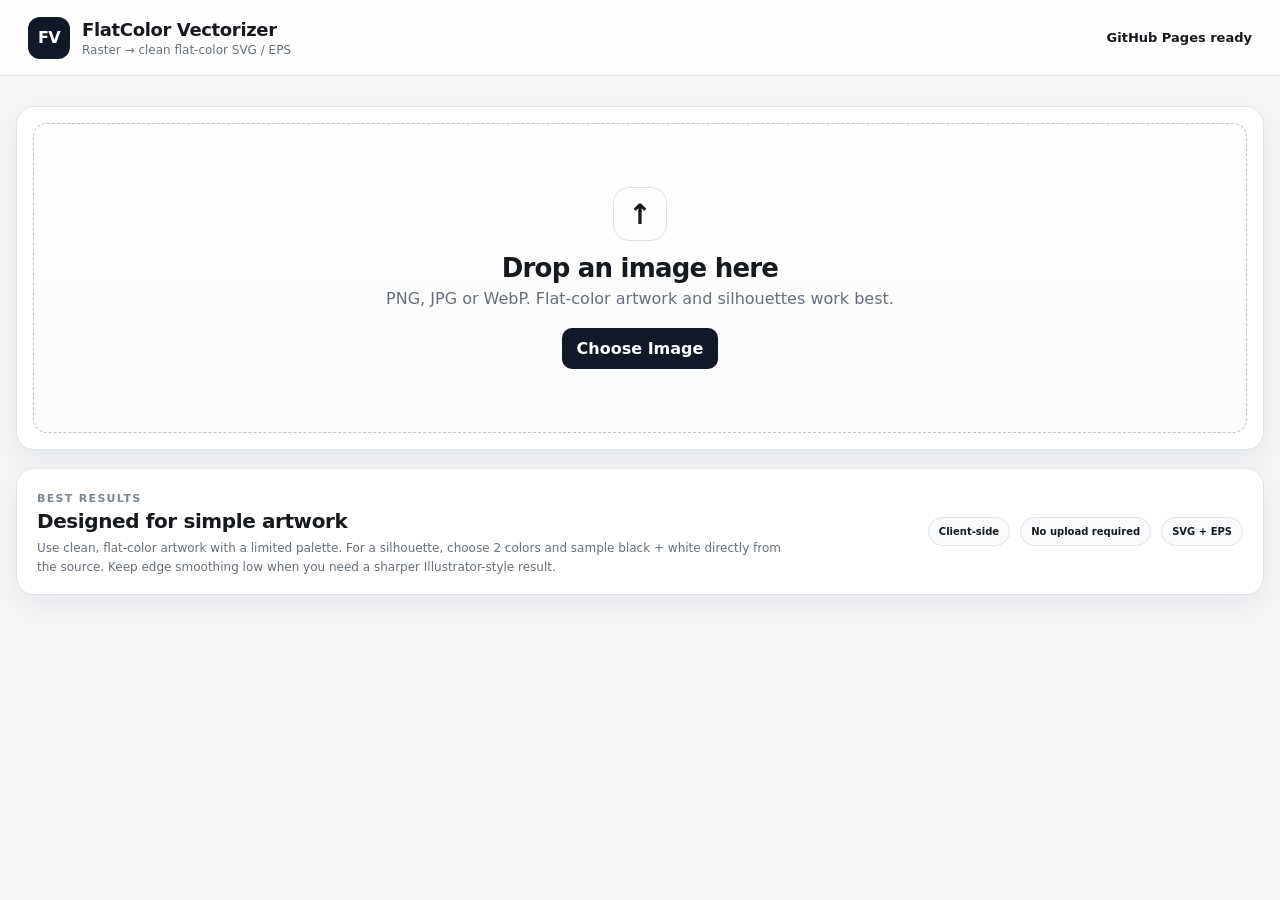
==== tools/vectorizer/index.html @ a6c1ed03 "Add files via upload" ====
<!doctype html>
<html lang="en">
<head>
  <meta charset="utf-8">
  <meta name="viewport" content="width=device-width, initial-scale=1">
  <meta name="description" content="Flat-color raster image to SVG and EPS vectorizer for silhouette and simple artwork.">
  <title>FlatColor Vectorizer</title>
  <link rel="stylesheet" href="styles.css">
</head>
<body>
  <header class="topbar">
    <div class="brand-wrap">
      <div class="brand-mark">FV</div>
      <div>
        <h1>FlatColor Vectorizer</h1>
        <p>Raster → clean flat-color SVG / EPS</p>
      </div>
    </div>
    <a class="github-link" href="https://pages.github.com/" target="_blank" rel="noreferrer">GitHub Pages ready</a>
  </header>

  <main class="app-shell">
    <section class="card upload-card" id="uploadCard">
      <input id="fileInput" type="file" accept="image/png,image/jpeg,image/jpg,image/webp" hidden>
      <div class="dropzone" id="dropzone" tabindex="0" role="button" aria-label="Upload an image">
        <div class="upload-icon">↑</div>
        <h2>Drop an image here</h2>
        <p>PNG, JPG or WebP. Flat-color artwork and silhouettes work best.</p>
        <button class="primary" id="browseBtn" type="button">Choose Image</button>
      </div>
    </section>

    <section class="workspace hidden" id="workspace">
      <aside class="card controls">
        <div class="section-title">
          <div>
            <span class="eyebrow">1 · Prepare</span>
            <h2>Vector settings</h2>
          </div>
          <button class="ghost small" id="newImageBtn" type="button">New image</button>
        </div>

        <div class="control-block">
          <label for="colorCount">Number of colors</label>
          <select id="colorCount">
            <option value="2" selected>2 colors</option>
            <option value="3">3 colors</option>
            <option value="4">4 colors</option>
            <option value="5">5 colors</option>
            <option value="6">6 colors</option>
            <option value="8">8 colors</option>
          </select>
          <p class="hint">The image is reduced to this many flat fills before tracing.</p>
        </div>

        <div class="control-block">
          <div class="label-row">
            <label>Palette</label>
            <button class="link-btn" id="autoPaletteBtn" type="button">Auto-detect</button>
          </div>
          <div id="paletteList" class="palette-list"></div>
          <div class="palette-mode-row">
            <button class="mode active" data-mode="manual" type="button">Use selected colors</button>
            <button class="mode" data-mode="auto" type="button">Use auto palette</button>
          </div>
          <p class="hint">Use the eyedropper beside a swatch to pick an exact color from the image.</p>
        </div>

        <div class="control-block">
          <div class="label-row">
            <label for="smoothing">Edge smoothing</label>
            <output id="smoothingValue">2</output>
          </div>
          <input id="smoothing" type="range" min="0" max="5" value="2" step="1">
          <div class="range-labels"><span>Sharper</span><span>Smoother</span></div>
        </div>

        <div class="control-block">
          <div class="label-row">
            <label for="noise">Remove tiny details</label>
            <output id="noiseValue">4 px</output>
          </div>
          <input id="noise" type="range" min="0" max="30" value="4" step="1">
          <div class="range-labels"><span>Keep detail</span><span>Remove noise</span></div>
        </div>

        <div class="check-row">
          <input id="preserveWhite" type="checkbox" checked>
          <label for="preserveWhite"><strong>Preserve white</strong><span>Keep white as a real vector fill.</span></label>
        </div>
        <div class="check-row">
          <input id="fitCanvas" type="checkbox" checked>
          <label for="fitCanvas"><strong>Fit artwork to original size</strong><span>Keep the source pixel dimensions in the output.</span></label>
        </div>

        <button class="primary wide" id="vectorizeBtn" type="button">Vectorize image</button>
        <div class="status" id="status" aria-live="polite">Ready.</div>
      </aside>

      <section class="preview-area">
        <div class="preview-header">
          <div>
            <span class="eyebrow">2 · Inspect</span>
            <h2>Image &amp; vector preview</h2>
          </div>
          <div class="file-meta" id="fileMeta"></div>
        </div>

        <div class="preview-grid">
          <div class="preview-card">
            <div class="preview-card-head"><span>Original</span><span class="mini-note">Click image to sample colors</span></div>
            <div class="canvas-frame checker" id="sourceFrame"><canvas id="sourceCanvas"></canvas><div class="empty-overlay" id="sourceEmpty">Upload an image to begin</div></div>
          </div>
          <div class="preview-card">
            <div class="preview-card-head"><span>Vector</span><span class="mini-note" id="vectorStats">Not traced yet</span></div>
            <div class="canvas-frame checker" id="vectorFrame"><div id="vectorPreview" class="vector-preview"></div><div class="empty-overlay" id="vectorEmpty">Your vector preview will appear here</div></div>
          </div>
        </div>

        <section class="card export-card hidden" id="exportCard">
          <div>
            <span class="eyebrow">3 · Export</span>
            <h2>Download your vector</h2>
            <p>SVG keeps editable vector paths. EPS is provided for Illustrator and print workflows.</p>
          </div>
          <div class="export-actions">
            <button class="secondary" id="downloadSvgBtn" type="button">Download SVG</button>
            <button class="primary" id="downloadEpsBtn" type="button">Download EPS</button>
          </div>
        </section>
      </section>
    </section>

    <section class="card tips">
      <div>
        <span class="eyebrow">Best results</span>
        <h2>Designed for simple artwork</h2>
        <p>Use clean, flat-color artwork with a limited palette. For a silhouette, choose 2 colors and sample black + white directly from the source. Keep edge smoothing low when you need a sharper Illustrator-style result.</p>
      </div>
      <div class="tip-chip">Client-side</div>
      <div class="tip-chip">No upload required</div>
      <div class="tip-chip">SVG + EPS</div>
    </section>
  </main>

  <script src="script.js"></script>
  <script src="../../assets/hub-bridge.js"></script>
</body>
</html>
---- tools/vectorizer/styles.css ----
:root {
  --bg: #f4f6f8;
  --card: #ffffff;
  --text: #16191d;
  --muted: #66707a;
  --line: #dfe4e9;
  --accent: #111827;
  --accent-2: #f1f5f9;
  --success: #14804a;
  --danger: #bd2c2c;
  --shadow: 0 10px 30px rgba(20, 25, 30, .06);
  --radius: 18px;
}
* { box-sizing: border-box; }
html, body { margin: 0; min-height: 100%; }
body {
  font-family: Inter, ui-sans-serif, system-ui, -apple-system, BlinkMacSystemFont, "Segoe UI", sans-serif;
  background: var(--bg);
  color: var(--text);
}
button, input, select { font: inherit; }
button { cursor: pointer; }
.topbar {
  min-height: 76px; padding: 14px 28px; border-bottom: 1px solid var(--line);
  background: rgba(255,255,255,.9); backdrop-filter: blur(10px);
  display: flex; align-items: center; justify-content: space-between; gap: 20px;
  position: sticky; top: 0; z-index: 20;
}
.brand-wrap { display: flex; align-items: center; gap: 12px; }
.brand-mark { width: 42px; height: 42px; border-radius: 12px; background: #111827; color: #fff; display: grid; place-items: center; font-weight: 800; letter-spacing: -.04em; }
.brand-wrap h1 { margin: 0; font-size: 18px; letter-spacing: -.02em; }
.brand-wrap p { margin: 3px 0 0; color: var(--muted); font-size: 12px; }
.github-link { color: var(--text); text-decoration: none; font-size: 13px; font-weight: 700; }
.app-shell { width: min(1380px, calc(100% - 32px)); margin: 30px auto 50px; }
.card { background: var(--card); border: 1px solid var(--line); border-radius: var(--radius); box-shadow: var(--shadow); }
.upload-card { padding: 16px; }
.dropzone { min-height: 310px; border: 1.5px dashed #b9c2cb; border-radius: 14px; display: grid; place-items: center; align-content: center; text-align: center; padding: 30px; background: linear-gradient(180deg, #fff, #fafbfc); }
.dropzone.dragover { border-color: #111827; background: #f7f8fa; }
.dropzone h2 { margin: 12px 0 6px; font-size: 26px; letter-spacing: -.03em; }
.dropzone p { color: var(--muted); margin: 0 0 20px; max-width: 560px; }
.upload-icon { width: 54px; height: 54px; border-radius: 16px; border: 1px solid var(--line); display: grid; place-items: center; font-size: 28px; font-weight: 800; }
.primary, .secondary, .ghost, .mode, .link-btn {
  border: 0; border-radius: 10px; padding: 11px 15px; font-weight: 750;
}
.primary { background: #111827; color: #fff; }
.primary:hover { background: #252e3a; }
.secondary { background: #eef2f6; color: #121821; }
.secondary:hover { background: #e3e8ee; }
.ghost { background: transparent; color: #252a30; border: 1px solid var(--line); }
.ghost.small { padding: 8px 10px; font-size: 12px; }
.wide { width: 100%; margin-top: 6px; }
.hidden { display: none !important; }
.workspace { display: grid; grid-template-columns: 335px minmax(0, 1fr); gap: 18px; margin-top: 18px; }
.controls { padding: 20px; align-self: start; position: sticky; top: 94px; }
.section-title, .preview-header, .label-row, .preview-card-head { display: flex; justify-content: space-between; align-items: center; gap: 12px; }
.section-title h2, .preview-header h2, .export-card h2, .tips h2 { margin: 3px 0 0; font-size: 20px; letter-spacing: -.02em; }
.eyebrow { font-size: 11px; letter-spacing: .12em; text-transform: uppercase; color: #7c8690; font-weight: 800; }
.control-block { padding-top: 18px; margin-top: 18px; border-top: 1px solid var(--line); }
.control-block > label, .label-row label { font-weight: 750; font-size: 13px; }
select { width: 100%; margin-top: 8px; padding: 10px 11px; border: 1px solid var(--line); border-radius: 10px; background: #fff; color: var(--text); }
.hint { margin: 8px 0 0; color: var(--muted); font-size: 11px; line-height: 1.5; }
.link-btn { background: none; padding: 0; color: #526170; font-size: 11px; }
.palette-list { display: grid; gap: 8px; margin-top: 10px; }
.palette-row { display: grid; grid-template-columns: 32px minmax(0, 1fr) 34px; gap: 7px; align-items: center; }
.palette-row input[type="color"] { width: 32px; height: 32px; padding: 2px; border: 1px solid var(--line); border-radius: 9px; background: #fff; }
.hex-input { min-width: 0; border: 1px solid var(--line); border-radius: 9px; padding: 8px 9px; text-transform: uppercase; font-size: 12px; }
.pick-btn { width: 34px; height: 32px; border: 1px solid var(--line); background: #fff; border-radius: 9px; font-size: 15px; }
.pick-btn.active { background: #111827; color: #fff; border-color: #111827; }
.palette-mode-row { display: grid; grid-template-columns: 1fr 1fr; gap: 7px; margin-top: 9px; }
.mode { background: #f2f4f6; color: #5d6670; font-size: 11px; padding: 8px 6px; }
.mode.active { background: #111827; color: #fff; }
input[type="range"] { width: 100%; margin-top: 11px; accent-color: #111827; }
.range-labels { display: flex; justify-content: space-between; color: #8a939b; font-size: 10px; }
.check-row { display: grid; grid-template-columns: 18px 1fr; gap: 8px; margin-top: 13px; }
.check-row input { margin-top: 2px; accent-color: #111827; }
.check-row label { display: grid; gap: 2px; font-size: 12px; }
.check-row span { color: var(--muted); font-weight: 450; font-size: 11px; }
.status { min-height: 18px; margin-top: 9px; font-size: 11px; color: var(--muted); }
.status.error { color: var(--danger); }
.status.success { color: var(--success); }
.preview-area { min-width: 0; }
.preview-header { margin: 2px 2px 14px; }
.file-meta { font-size: 11px; color: var(--muted); text-align: right; }
.preview-grid { display: grid; grid-template-columns: 1fr 1fr; gap: 18px; }
.preview-card { min-width: 0; background: #fff; border: 1px solid var(--line); border-radius: var(--radius); padding: 14px; box-shadow: var(--shadow); }
.preview-card-head { padding: 0 2px 10px; font-weight: 800; font-size: 13px; }
.mini-note { font-weight: 500; color: var(--muted); font-size: 10px; }
.canvas-frame { min-height: 520px; border: 1px solid #d4d9de; border-radius: 12px; overflow: hidden; position: relative; display: grid; place-items: center; }
.checker { background-image: linear-gradient(45deg, #edf0f2 25%, transparent 25%), linear-gradient(-45deg, #edf0f2 25%, transparent 25%), linear-gradient(45deg, transparent 75%, #edf0f2 75%), linear-gradient(-45deg, transparent 75%, #edf0f2 75%); background-size: 20px 20px; background-position: 0 0, 0 10px, 10px -10px, -10px 0; background-color: #fff; }
#sourceCanvas { max-width: 100%; max-height: 620px; width: auto; height: auto; display: block; }
.vector-preview { width: 100%; height: 100%; min-height: 520px; display: grid; place-items: center; padding: 14px; }
.vector-preview svg { display: block; max-width: 100%; max-height: 620px; width: auto; height: auto; background: transparent; }
.empty-overlay { position: absolute; inset: 0; display: grid; place-items: center; color: #8a939c; font-size: 12px; pointer-events: none; }
.export-card { margin-top: 18px; padding: 20px; display: flex; justify-content: space-between; align-items: center; gap: 22px; }
.export-card p { color: var(--muted); margin: 7px 0 0; font-size: 12px; line-height: 1.55; }
.export-actions { display: flex; gap: 8px; flex-shrink: 0; }
.tips { margin-top: 18px; padding: 18px 20px; display: grid; grid-template-columns: 1fr auto auto auto; gap: 10px; align-items: center; }
.tips p { margin: 6px 0 0; color: var(--muted); font-size: 12px; line-height: 1.55; max-width: 760px; }
.tip-chip { border: 1px solid var(--line); background: #fafbfc; border-radius: 999px; padding: 8px 10px; font-size: 10px; font-weight: 800; white-space: nowrap; }
@media (max-width: 1020px) {
  .workspace { grid-template-columns: 1fr; }
  .controls { position: static; }
  .preview-grid { grid-template-columns: 1fr; }
  .canvas-frame, .vector-preview { min-height: 400px; }
  .tips { grid-template-columns: 1fr 1fr 1fr; }
  .tips > div:first-child { grid-column: 1 / -1; }
}
@media (max-width: 640px) {
  .topbar { padding: 12px 16px; }
  .github-link { display: none; }
  .app-shell { width: min(100% - 20px, 1380px); margin-top: 18px; }
  .dropzone { min-height: 250px; }
  .tips { grid-template-columns: 1fr; }
  .tips > div:first-child { grid-column: auto; }
  .export-card { align-items: stretch; flex-direction: column; }
  .export-actions { flex-direction: column; }
}
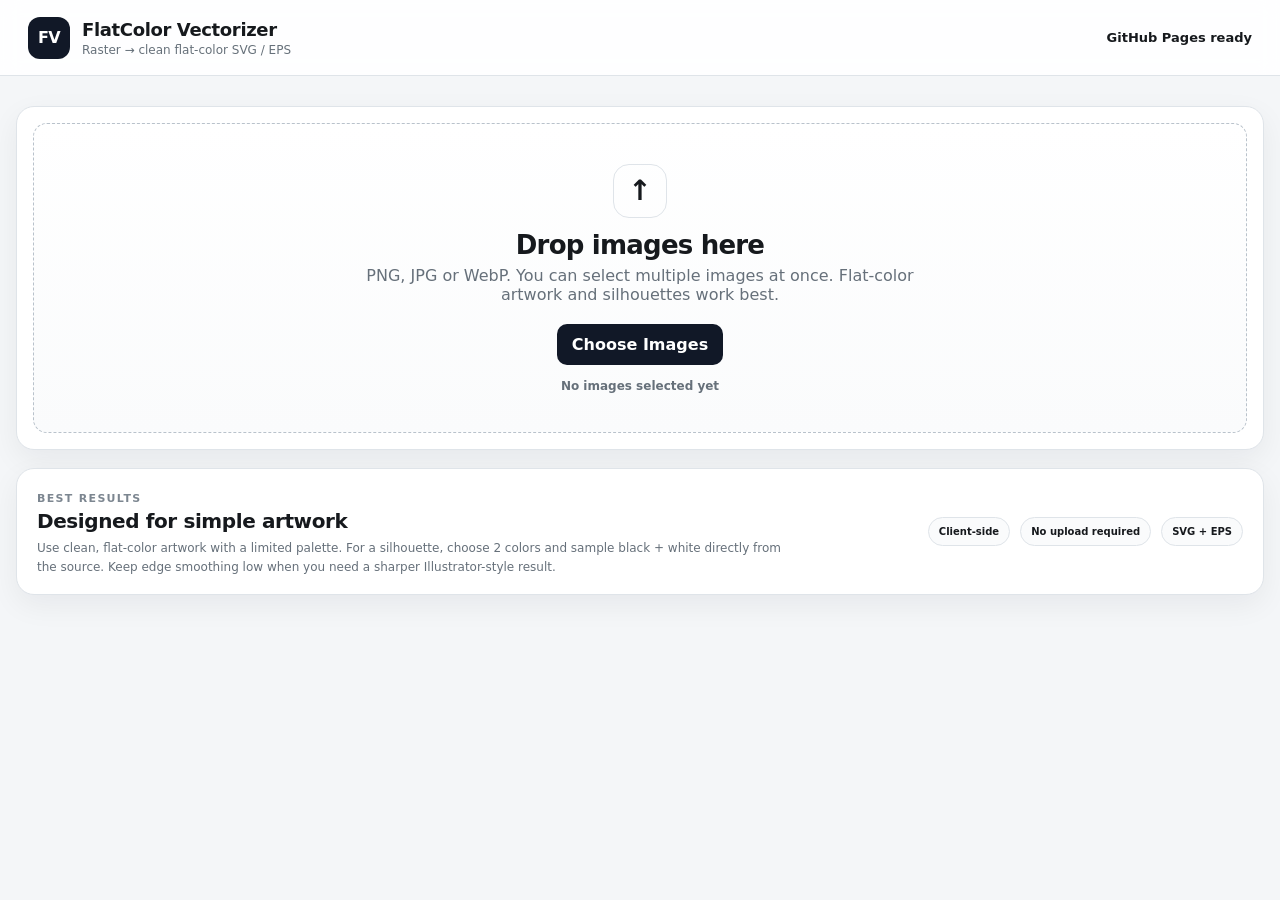
==== commit dd9ae2a4: "Add files via upload" ====
--- a/tools/vectorizer/index.html
+++ b/tools/vectorizer/index.html
@@ -21,12 +21,14 @@
 
   <main class="app-shell">
     <section class="card upload-card" id="uploadCard">
-      <input id="fileInput" type="file" accept="image/png,image/jpeg,image/jpg,image/webp" hidden>
+      <input id="fileInput" type="file" accept="image/png,image/jpeg,image/jpg,image/webp" multiple hidden>
       <div class="dropzone" id="dropzone" tabindex="0" role="button" aria-label="Upload an image">
         <div class="upload-icon">↑</div>
-        <h2>Drop an image here</h2>
-        <p>PNG, JPG or WebP. Flat-color artwork and silhouettes work best.</p>
-        <button class="primary" id="browseBtn" type="button">Choose Image</button>
+        <h2>Drop images here</h2>
+        <p>PNG, JPG or WebP. You can select multiple images at once. Flat-color artwork and silhouettes work best.</p>
+        <button class="primary" id="browseBtn" type="button">Choose Images</button>
+        <div class="selection-note" id="selectionNote">No images selected yet</div>
+        <div class="file-queue hidden" id="fileQueue"></div>
       </div>
     </section>
 
@@ -37,7 +39,7 @@
             <span class="eyebrow">1 · Prepare</span>
             <h2>Vector settings</h2>
           </div>
-          <button class="ghost small" id="newImageBtn" type="button">New image</button>
+          <button class="ghost small" id="newImageBtn" type="button">New selection</button>
         </div>
 
         <div class="control-block">
--- a/tools/vectorizer/styles.css
+++ b/tools/vectorizer/styles.css
@@ -115,3 +115,61 @@
   .export-card { align-items: stretch; flex-direction: column; }
   .export-actions { flex-direction: column; }
 }
+
+.selection-note {
+  margin-top: 14px;
+  font-size: 12px;
+  color: var(--muted);
+  font-weight: 600;
+}
+
+.file-queue {
+  width: min(820px, 100%);
+  margin-top: 14px;
+  display: grid;
+  grid-template-columns: repeat(auto-fill, minmax(210px, 1fr));
+  gap: 8px;
+  text-align: left;
+}
+
+.queue-item {
+  border: 1px solid #d9dee3;
+  border-radius: 10px;
+  background: #fff;
+  min-width: 0;
+  padding: 10px 11px;
+  display: grid;
+  grid-template-columns: 26px minmax(0, 1fr) auto;
+  align-items: center;
+  gap: 8px;
+  cursor: pointer;
+  font: inherit;
+  color: var(--text);
+  text-align: left;
+  transition: border-color .15s ease, background .15s ease, box-shadow .15s ease;
+}
+
+.queue-item:hover { border-color: #adb5bd; background: #fafbfc; }
+.queue-item.active { border-color: #111827; background: #f5f6f8; box-shadow: 0 0 0 2px rgba(17,24,39,.06); }
+.queue-index {
+  width: 24px;
+  height: 24px;
+  border-radius: 7px;
+  display: grid;
+  place-items: center;
+  background: #eef1f4;
+  font-size: 11px;
+  font-weight: 800;
+}
+.queue-name {
+  overflow: hidden;
+  text-overflow: ellipsis;
+  white-space: nowrap;
+  font-size: 12px;
+  font-weight: 700;
+}
+.queue-size { font-size: 10px; color: var(--muted); white-space: nowrap; }
+
+@media (max-width: 700px) {
+  .file-queue { grid-template-columns: 1fr; }
+}
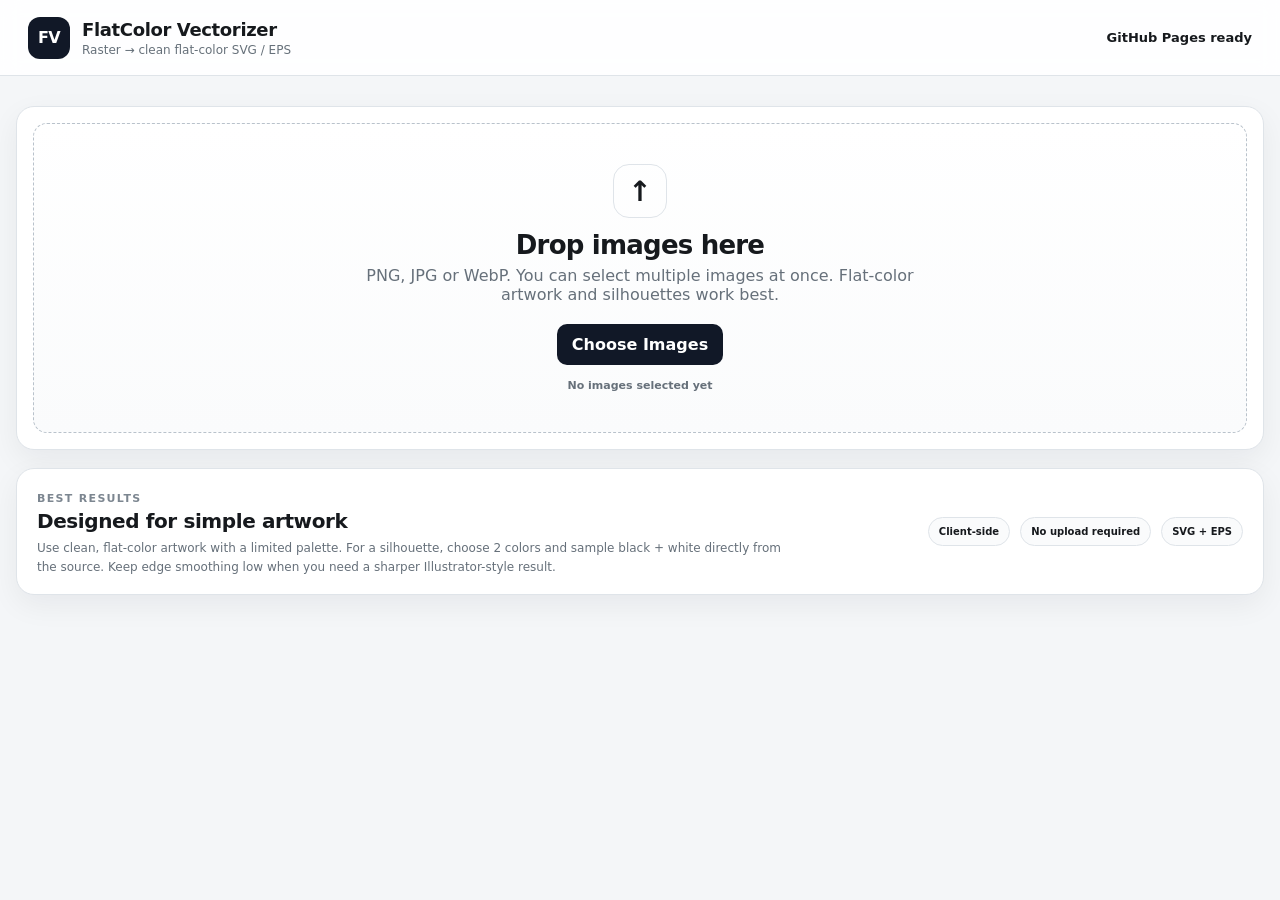
==== commit 7e8dc139: "Add files via upload" ====
--- a/tools/vectorizer/index.html
+++ b/tools/vectorizer/index.html
@@ -95,7 +95,12 @@
           <label for="fitCanvas"><strong>Fit artwork to original size</strong><span>Keep the source pixel dimensions in the output.</span></label>
         </div>
 
-        <button class="primary wide" id="vectorizeBtn" type="button">Vectorize image</button>
+        <button class="primary wide" id="vectorizeAllBtn" type="button">Vectorize All</button>
+        <button class="secondary wide secondary-action" id="vectorizeBtn" type="button">Vectorize Current Image</button>
+        <div class="batch-progress hidden" id="batchProgress">
+          <div class="batch-progress-head"><strong id="batchProgressText">0 / 0</strong><span id="batchProgressPercent">0%</span></div>
+          <div class="progress-track"><div class="progress-fill" id="batchProgressFill"></div></div>
+        </div>
         <div class="status" id="status" aria-live="polite">Ready.</div>
       </aside>
 
@@ -118,6 +123,17 @@
             <div class="canvas-frame checker" id="vectorFrame"><div id="vectorPreview" class="vector-preview"></div><div class="empty-overlay" id="vectorEmpty">Your vector preview will appear here</div></div>
           </div>
         </div>
+
+        <section class="card batch-card hidden" id="batchCard">
+          <div class="preview-header batch-header">
+            <div>
+              <span class="eyebrow">Batch results</span>
+              <h2>Vectorization queue</h2>
+            </div>
+            <div class="file-meta" id="batchSummary">0 files</div>
+          </div>
+          <div class="batch-results" id="batchResults"></div>
+        </section>
 
         <section class="card export-card hidden" id="exportCard">
           <div>
@@ -146,6 +162,5 @@
   </main>
 
   <script src="script.js"></script>
-  <script src="../../assets/hub-bridge.js"></script>
 </body>
 </html>
--- a/tools/vectorizer/styles.css
+++ b/tools/vectorizer/styles.css
@@ -115,61 +115,33 @@
   .export-card { align-items: stretch; flex-direction: column; }
   .export-actions { flex-direction: column; }
 }
-
-.selection-note {
-  margin-top: 14px;
-  font-size: 12px;
-  color: var(--muted);
-  font-weight: 600;
+.selection-note { margin-top: 14px; font-size: 11px; color: var(--muted); font-weight: 700; }
+.file-queue { width: min(920px, 100%); margin-top: 10px; display: grid; gap: 6px; max-height: 180px; overflow: auto; }
+.queue-item { width: 100%; border: 1px solid var(--line); background: #fff; border-radius: 10px; padding: 8px 10px; display: grid; grid-template-columns: 26px minmax(0,1fr) auto; gap: 8px; align-items: center; text-align: left; }
+.queue-item:hover, .queue-item.active { border-color: #b7c0c9; background: #f8fafb; }
+.queue-index { width: 24px; height: 24px; border-radius: 7px; background: #eef2f6; display: grid; place-items: center; font-size: 10px; font-weight: 800; flex: 0 0 auto; }
+.queue-name { min-width: 0; overflow: hidden; text-overflow: ellipsis; white-space: nowrap; font-size: 11px; font-weight: 700; }
+.queue-status { font-size: 10px; color: var(--muted); font-weight: 750; }
+.queue-status.done { color: var(--success); }
+.queue-status.error { color: var(--danger); }
+.secondary-action { margin-top: 8px; }
+.batch-progress { margin-top: 12px; }
+.batch-progress-head { display: flex; justify-content: space-between; align-items: center; font-size: 10px; color: var(--muted); margin-bottom: 5px; }
+.progress-track { height: 7px; border-radius: 999px; background: #e9edf1; overflow: hidden; }
+.progress-fill { width: 0; height: 100%; border-radius: inherit; background: #111827; transition: width .18s ease; }
+.batch-card { margin-top: 18px; padding: 18px 20px; }
+.batch-header { margin: 0 0 10px; }
+.batch-results { display: grid; gap: 7px; }
+.batch-result { border: 1px solid var(--line); border-radius: 11px; padding: 8px; display: grid; grid-template-columns: minmax(0,1fr) auto; align-items: center; gap: 9px; background: #fff; }
+.batch-result.active { border-color: #bcc5ce; background: #fafbfc; }
+.batch-result-main { min-width: 0; display: grid; grid-template-columns: 26px minmax(0,1fr); gap: 9px; align-items: center; cursor: pointer; }
+.batch-file-copy { min-width: 0; display: grid; gap: 3px; }
+.batch-file-copy strong { font-size: 11px; white-space: nowrap; overflow: hidden; text-overflow: ellipsis; }
+.batch-file-copy span { color: var(--muted); font-size: 10px; white-space: nowrap; overflow: hidden; text-overflow: ellipsis; }
+.batch-actions { display: flex; gap: 6px; }
+.batch-actions button { padding: 7px 9px; font-size: 10px; }
+@media (max-width: 640px) {
+  .batch-result { grid-template-columns: 1fr; }
+  .batch-actions { width: 100%; }
+  .batch-actions button { flex: 1; }
 }
-
-.file-queue {
-  width: min(820px, 100%);
-  margin-top: 14px;
-  display: grid;
-  grid-template-columns: repeat(auto-fill, minmax(210px, 1fr));
-  gap: 8px;
-  text-align: left;
-}
-
-.queue-item {
-  border: 1px solid #d9dee3;
-  border-radius: 10px;
-  background: #fff;
-  min-width: 0;
-  padding: 10px 11px;
-  display: grid;
-  grid-template-columns: 26px minmax(0, 1fr) auto;
-  align-items: center;
-  gap: 8px;
-  cursor: pointer;
-  font: inherit;
-  color: var(--text);
-  text-align: left;
-  transition: border-color .15s ease, background .15s ease, box-shadow .15s ease;
-}
-
-.queue-item:hover { border-color: #adb5bd; background: #fafbfc; }
-.queue-item.active { border-color: #111827; background: #f5f6f8; box-shadow: 0 0 0 2px rgba(17,24,39,.06); }
-.queue-index {
-  width: 24px;
-  height: 24px;
-  border-radius: 7px;
-  display: grid;
-  place-items: center;
-  background: #eef1f4;
-  font-size: 11px;
-  font-weight: 800;
-}
-.queue-name {
-  overflow: hidden;
-  text-overflow: ellipsis;
-  white-space: nowrap;
-  font-size: 12px;
-  font-weight: 700;
-}
-.queue-size { font-size: 10px; color: var(--muted); white-space: nowrap; }
-
-@media (max-width: 700px) {
-  .file-queue { grid-template-columns: 1fr; }
-}
